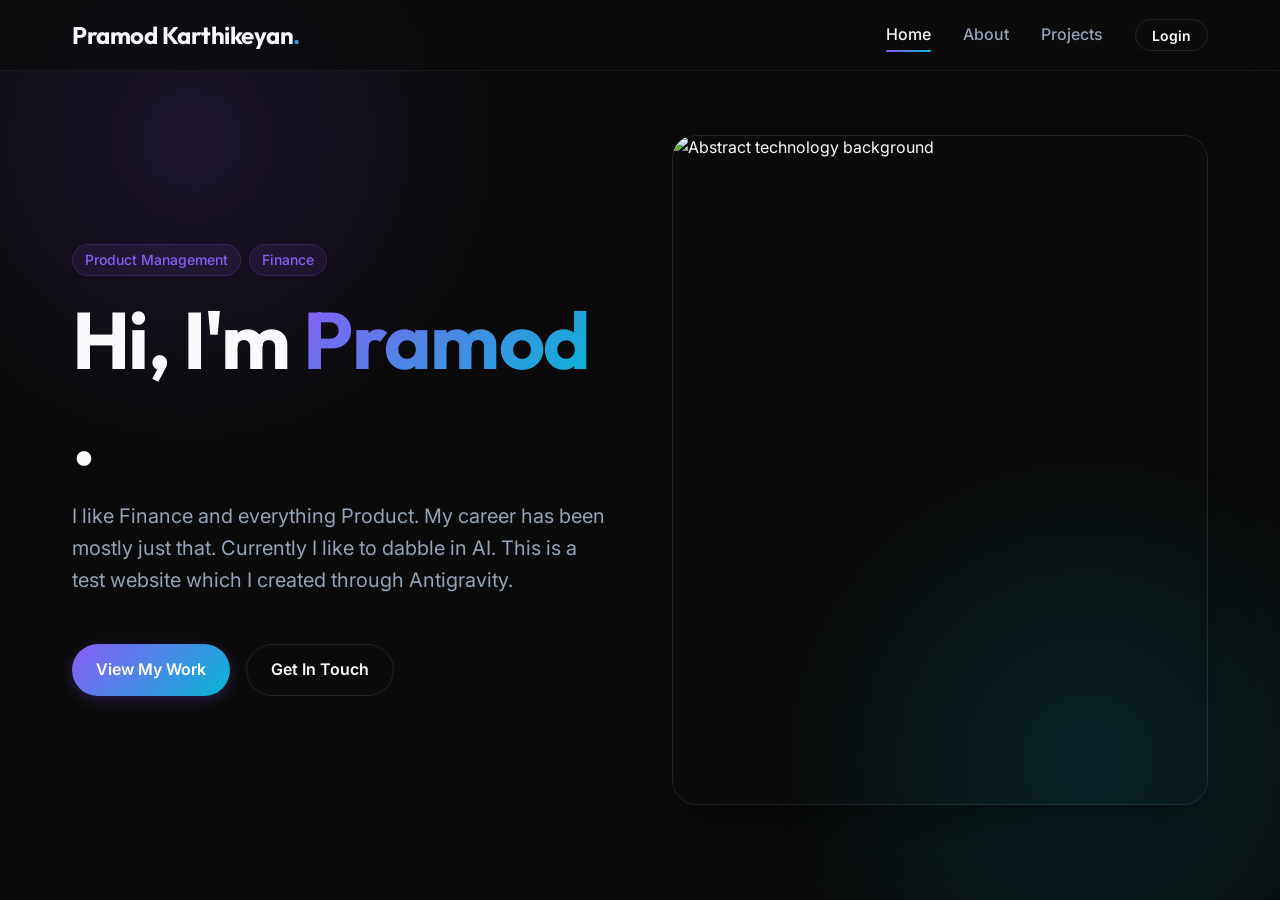
==== index.html @ f23eb238 "Initial commit: Personal portfolio website with authentication" ====
<!DOCTYPE html>
<html lang="en">

<head>
    <meta charset="UTF-8">
    <meta name="viewport" content="width=device-width, initial-scale=1.0">
    <title>Portfolio | Home</title>
    <meta name="description" content="Personal portfolio and website.">

    <!-- Google Fonts -->
    <link rel="preconnect" href="https://fonts.googleapis.com">
    <link rel="preconnect" href="https://fonts.gstatic.com" crossorigin>
    <link href="https://fonts.googleapis.com/css2?family=Inter:wght@400;500;600&family=Outfit:wght@500;700&display=swap"
        rel="stylesheet">

    <!-- Styles -->
    <link rel="stylesheet" href="styles.css">
</head>

<body>
    <!-- Navbar -->
    <nav class="navbar">
        <div class="container">
            <a href="index.html" class="logo">Pramod Karthikeyan<span class="gradient-text">.</span></a>

            <button class="menu-btn" aria-label="Toggle menu">☰</button>
            <ul class="nav-links">
                <li><a href="index.html" class="active">Home</a></li>
                <li><a href="about.html">About</a></li>
                <li><a href="projects.html">Projects</a></li>
                <li id="nav-auth-item"></li>
            </ul>
        </div>
    </nav>

    <!-- Main Content -->
    <main>
        <section class="section">
            <div class="container hero">
                <div class="hero-content reveal">
                    <div class="hero-tags">
                        <span class="tag">Product Management</span>
                        <span class="tag">Finance</span>
                    </div>
                    <h1 class="title-xl">
                        Hi, I'm <span class="gradient-text">Pramod</span><br>
                        .
                    </h1>
                    <p class="text-lead">
                        I like Finance and everything Product. My career has been mostly just that. Currently I like to
                        dabble in AI. This is a test website which I created through Antigravity.
                    </p>
                    <div class="hero-actions">
                        <a href="projects.html" class="btn btn-primary">View My Work</a>
                        <a href="mailto:hello@example.com" class="btn btn-secondary">Get In Touch</a>
                    </div>
                </div>

                <div class="hero-image-wrapper reveal delay-2">
                    <!-- High quality unsplash placeholder for hero section -->
                    <img src="https://images.unsplash.com/photo-1550745165-9bc0b252726f?q=80&w=2000&auto=format&fit=crop"
                        alt="Abstract technology background" class="hero-image">
                </div>
            </div>
        </section>
    </main>

    <!-- Login Modal -->
    <div id="login-modal" class="modal-overlay" role="dialog" aria-labelledby="modal-title" aria-modal="true">
        <div class="modal-card">
            <button id="modal-close-btn" class="modal-close" aria-label="Close modal">✕</button>
            <div class="modal-header">
                <h2 id="modal-title">Welcome <span class="gradient-text">Back</span></h2>
                <p>Log in to view exclusive projects and portfolio details.</p>
            </div>
            <form id="login-form" class="auth-form">
                <div id="auth-error" class="auth-error"></div>
                <div class="form-group">
                    <label for="auth-username">Username</label>
                    <input type="text" id="auth-username" class="form-input" placeholder="e.g. admin" required
                        autocomplete="username">
                </div>
                <div class="form-group">
                    <label for="auth-password">Password</label>
                    <input type="password" id="auth-password" class="form-input" placeholder="••••••••" required
                        autocomplete="current-password">
                </div>
                <button type="submit" class="btn btn-primary" style="width: 100%; margin-top: 0.5rem;">Sign In</button>
            </form>
            <div class="demo-hint">
                💡 Demo Credentials: Username <code>admin</code> | Password <code>password</code>
            </div>
        </div>
    </div>

    <!-- Interaction Script -->
    <script src="script.js"></script>
</body>

</html>
---- styles.css ----
/* ==========================================================================
   Design Tokens & Variables
   Modify these variables to easily customize the entire website!
   ========================================================================== */
:root {
  /* Colors - Dark Theme (Default) */
  --bg-primary: #0a0a0a;
  --bg-secondary: #171717;
  --bg-tertiary: #262626;

  --accent-primary: #8b5cf6;
  /* Violet */
  --accent-secondary: #06b6d4;
  /* Cyan */
  --accent-gradient: linear-gradient(135deg, var(--accent-primary), var(--accent-secondary));

  --text-primary: #f8fafc;
  --text-secondary: #94a3b8;
  --text-muted: #64748b;

  /* Typography */
  --font-sans: 'Inter', system-ui, -apple-system, sans-serif;
  --font-display: 'Outfit', system-ui, -apple-system, sans-serif;

  /* Spacing */
  --spacing-sm: 0.5rem;
  --spacing-md: 1rem;
  --spacing-lg: 2rem;
  --spacing-xl: 4rem;

  /* Border Radii */
  --radius-sm: 0.375rem;
  --radius-md: 0.75rem;
  --radius-lg: 1.5rem;
  --radius-full: 9999px;

  /* Transitions */
  --transition-fast: 0.15s ease;
  --transition-normal: 0.3s ease;
  --transition-slow: 0.5s cubic-bezier(0.4, 0, 0.2, 1);
}

/* ==========================================================================
   Reset & Base Styles
   ========================================================================== */
*,
*::before,
*::after {
  box-sizing: border-box;
  margin: 0;
  padding: 0;
}

html {
  scroll-behavior: smooth;
}

body {
  font-family: var(--font-sans);
  background-color: var(--bg-primary);
  color: var(--text-primary);
  line-height: 1.6;
  overflow-x: hidden;
  position: relative;
}

/* Abstract Background Glow */
body::before {
  content: '';
  position: fixed;
  top: -20%;
  left: -10%;
  width: 50vw;
  height: 50vw;
  border-radius: 50%;
  background: radial-gradient(circle, rgba(139, 92, 246, 0.15) 0%, rgba(10, 10, 10, 0) 70%);
  z-index: -1;
  pointer-events: none;
}

body::after {
  content: '';
  position: fixed;
  bottom: -20%;
  right: -10%;
  width: 50vw;
  height: 50vw;
  border-radius: 50%;
  background: radial-gradient(circle, rgba(6, 182, 212, 0.15) 0%, rgba(10, 10, 10, 0) 70%);
  z-index: -1;
  pointer-events: none;
}

h1,
h2,
h3,
h4,
h5,
h6 {
  font-family: var(--font-display);
  font-weight: 700;
  line-height: 1.2;
}

a {
  color: inherit;
  text-decoration: none;
  transition: color var(--transition-fast);
}

a:hover {
  color: var(--accent-secondary);
}

ul {
  list-style: none;
}

img {
  max-width: 100%;
  height: auto;
  display: block;
}

/* ==========================================================================
   Typography Utilities
   ========================================================================== */
.gradient-text {
  background: var(--accent-gradient);
  -webkit-background-clip: text;
  -webkit-text-fill-color: transparent;
  background-clip: text;
  color: transparent;
  display: inline-block;
}

.title-xl {
  font-size: clamp(3rem, 8vw, 5rem);
  letter-spacing: -0.02em;
  margin-bottom: var(--spacing-md);
}

.title-lg {
  font-size: clamp(2rem, 5vw, 3rem);
  margin-bottom: var(--spacing-lg);
}

.text-lead {
  font-size: clamp(1.125rem, 2vw, 1.25rem);
  color: var(--text-secondary);
  max-width: 600px;
  margin-bottom: var(--spacing-lg);
}

/* ==========================================================================
   Layout & Components
   ========================================================================== */
.container {
  width: 100%;
  max-width: 1200px;
  margin: 0 auto;
  padding: 0 var(--spacing-lg);
}

/* Navbar */
.navbar {
  position: fixed;
  top: 0;
  left: 0;
  width: 100%;
  padding: var(--spacing-md) 0;
  z-index: 1000;
  background: rgba(10, 10, 10, 0.7);
  backdrop-filter: blur(12px);
  -webkit-backdrop-filter: blur(12px);
  border-bottom: 1px solid rgba(255, 255, 255, 0.05);
  transition: padding var(--transition-normal);
}

.navbar .container {
  display: flex;
  justify-content: space-between;
  align-items: center;
}

.logo {
  font-family: var(--font-display);
  font-size: 1.5rem;
  font-weight: 700;
  letter-spacing: -0.02em;
}

.nav-links {
  display: flex;
  gap: var(--spacing-lg);
  align-items: center;
}

.nav-links a {
  font-weight: 500;
  position: relative;
  padding: 0.5rem 0;
}

.nav-links a::after {
  content: '';
  position: absolute;
  bottom: 0;
  left: 0;
  width: 0;
  height: 2px;
  background: var(--accent-gradient);
  transition: width var(--transition-normal);
  border-radius: 2px;
}

.nav-links a.active::after,
.nav-links a:hover::after {
  width: 100%;
}

.nav-links a.active {
  color: var(--text-primary);
}

.nav-links a:not(.active) {
  color: var(--text-secondary);
}

/* Mobile Menu Button */
.menu-btn {
  display: none;
  background: none;
  border: none;
  color: var(--text-primary);
  font-size: 1.5rem;
  cursor: pointer;
  z-index: 1001;
}

/* Buttons */
.btn {
  display: inline-flex;
  align-items: center;
  justify-content: center;
  padding: 0.75rem 1.5rem;
  border-radius: var(--radius-full);
  font-weight: 600;
  cursor: pointer;
  transition: all var(--transition-normal);
  border: none;
  font-family: var(--font-sans);
  text-align: center;
}

.btn-primary {
  background: var(--accent-gradient);
  color: #fff;
  box-shadow: 0 4px 14px rgba(139, 92, 246, 0.25);
}

.btn-primary:hover {
  transform: translateY(-2px);
  box-shadow: 0 6px 20px rgba(139, 92, 246, 0.4);
  color: #fff;
}

.btn-secondary {
  background: transparent;
  color: var(--text-primary);
  border: 1px solid rgba(255, 255, 255, 0.1);
}

.btn-secondary:hover {
  background: rgba(255, 255, 255, 0.05);
  border-color: rgba(255, 255, 255, 0.2);
  transform: translateY(-2px);
}

/* Standard Section */
.section {
  padding: 120px 0 80px;
  min-height: 100vh;
  display: flex;
  flex-direction: column;
  justify-content: center;
}

/* ==========================================================================
   Hero Section (Home Page)
   ========================================================================== */
.hero {
  display: grid;
  grid-template-columns: 1fr 1fr;
  gap: var(--spacing-xl);
  align-items: center;
}

.hero-content {
  display: flex;
  flex-direction: column;
  align-items: flex-start;
}

.hero-tags {
  display: flex;
  gap: var(--spacing-sm);
  margin-bottom: var(--spacing-md);
}

.tag {
  background: rgba(139, 92, 246, 0.1);
  color: var(--accent-primary);
  padding: 0.25rem 0.75rem;
  border-radius: var(--radius-full);
  font-size: 0.875rem;
  font-weight: 500;
  border: 1px solid rgba(139, 92, 246, 0.2);
}

.hero-actions {
  display: flex;
  gap: var(--spacing-md);
  margin-top: var(--spacing-md);
}

.hero-image-wrapper {
  position: relative;
  border-radius: var(--radius-lg);
  overflow: hidden;
  box-shadow: 0 25px 50px -12px rgba(0, 0, 0, 0.5);
}

.hero-image-wrapper::after {
  content: '';
  position: absolute;
  inset: 0;
  border-radius: var(--radius-lg);
  border: 1px solid rgba(255, 255, 255, 0.1);
  pointer-events: none;
}

.hero-image {
  width: 100%;
  aspect-ratio: 4/5;
  object-fit: cover;
  transition: transform var(--transition-slow);
}

.hero-image-wrapper:hover .hero-image {
  transform: scale(1.03);
}

/* ==========================================================================
   About Section
   ========================================================================== */
.about-grid {
  display: grid;
  grid-template-columns: 1fr 1.5fr;
  gap: var(--spacing-xl);
  align-items: start;
}

.about-text p {
  color: var(--text-secondary);
  margin-bottom: var(--spacing-md);
  font-size: 1.125rem;
}

.skills-container {
  margin-top: var(--spacing-lg);
}

.skills-title {
  font-size: 1.25rem;
  margin-bottom: var(--spacing-md);
  color: var(--text-primary);
}

.skills-list {
  display: flex;
  flex-wrap: wrap;
  gap: var(--spacing-sm);
}

.skill-tag {
  background: var(--bg-tertiary);
  color: var(--text-secondary);
  padding: 0.5rem 1rem;
  border-radius: var(--radius-md);
  font-size: 0.875rem;
  border: 1px solid rgba(255, 255, 255, 0.05);
  transition: all var(--transition-fast);
}

.skill-tag:hover {
  background: rgba(139, 92, 246, 0.1);
  color: var(--accent-primary);
  border-color: rgba(139, 92, 246, 0.3);
  transform: translateY(-2px);
}

/* ==========================================================================
   Projects Section
   ========================================================================== */
.projects-grid {
  display: grid;
  grid-template-columns: repeat(auto-fill, minmax(320px, 1fr));
  gap: var(--spacing-lg);
  margin-top: var(--spacing-xl);
}

.project-card {
  background: var(--bg-secondary);
  border-radius: var(--radius-lg);
  overflow: hidden;
  border: 1px solid rgba(255, 255, 255, 0.05);
  transition: all var(--transition-normal);
  display: flex;
  flex-direction: column;
}

.project-card:hover {
  transform: translateY(-8px);
  border-color: rgba(139, 92, 246, 0.3);
  box-shadow: 0 20px 40px -15px rgba(0, 0, 0, 0.3), 0 0 20px rgba(139, 92, 246, 0.1);
}

.project-img-wrapper {
  position: relative;
  overflow: hidden;
  aspect-ratio: 16/9;
}

.project-img {
  width: 100%;
  height: 100%;
  object-fit: cover;
  transition: transform var(--transition-slow);
}

.project-card:hover .project-img {
  transform: scale(1.05);
}

.project-content {
  padding: var(--spacing-lg);
  display: flex;
  flex-direction: column;
  flex: 1;
}

.project-title {
  font-size: 1.5rem;
  margin-bottom: var(--spacing-sm);
}

.project-desc {
  color: var(--text-secondary);
  margin-bottom: var(--spacing-md);
  flex: 1;
}

.project-tech {
  display: flex;
  flex-wrap: wrap;
  gap: var(--spacing-sm);
  margin-bottom: var(--spacing-lg);
}

.tech-tag {
  font-size: 0.75rem;
  text-transform: uppercase;
  letter-spacing: 0.05em;
  color: var(--accent-secondary);
  background: rgba(6, 182, 212, 0.1);
  padding: 0.25rem 0.5rem;
  border-radius: var(--radius-sm);
}

.project-link {
  display: inline-flex;
  align-items: center;
  gap: 0.5rem;
  font-weight: 600;
  color: var(--text-primary);
  font-size: 0.875rem;
  margin-top: auto;
}

.project-link::after {
  content: '→';
  transition: transform var(--transition-fast);
}

.project-link:hover {
  color: var(--accent-primary);
}

.project-link:hover::after {
  transform: translateX(4px);
}

/* ==========================================================================
   Animations
   ========================================================================== */
.fade-in {
  opacity: 0;
  transform: translateY(20px);
  animation: fadeIn 0.8s ease forwards;
}

.delay-1 {
  animation-delay: 0.1s;
}

.delay-2 {
  animation-delay: 0.2s;
}

.delay-3 {
  animation-delay: 0.3s;
}

.delay-4 {
  animation-delay: 0.4s;
}

@keyframes fadeIn {
  to {
    opacity: 1;
    transform: translateY(0);
  }
}

/* Observer class for scroll animations */
.reveal {
  opacity: 0;
  transform: translateY(30px);
  transition: all 0.8s ease-out;
}

.reveal.active {
  opacity: 1;
  transform: translateY(0);
}

/* ==========================================================================
   Responsive Design
   ========================================================================== */
@media (max-width: 900px) {
  .hero {
    grid-template-columns: 1fr;
    text-align: center;
    padding-top: 60px;
  }

  .hero-content {
    align-items: center;
  }

  .hero-tags {
    justify-content: center;
  }

  .about-grid {
    grid-template-columns: 1fr;
  }

  .about-image-wrapper {
    max-width: 400px;
    margin: 0 auto;
  }
}

@media (max-width: 768px) {
  .menu-btn {
    display: block;
  }

  .nav-links {
    position: fixed;
    top: 0;
    right: -100%;
    height: 100vh;
    width: 250px;
    background: var(--bg-secondary);
    flex-direction: column;
    justify-content: center;
    padding: var(--spacing-xl);
    transition: right var(--transition-normal);
    box-shadow: -10px 0 30px rgba(0, 0, 0, 0.5);
  }

  .nav-links.nav-open {
    right: 0;
  }

  .hero-actions {
    flex-direction: column;
    width: 100%;
    max-width: 300px;
  }

  .title-xl {
    font-size: 2.5rem;
  }

  .title-lg {
    font-size: 2rem;
  }
}

/* ==========================================================================
   Authentication & Modal Styles
   ========================================================================== */
.btn-sm {
  padding: 0.4rem 1rem;
  font-size: 0.875rem;
}

.nav-auth-container {
  display: flex;
  align-items: center;
  gap: var(--spacing-sm);
}

.user-badge {
  display: inline-flex;
  align-items: center;
  gap: 0.35rem;
  background: rgba(139, 92, 246, 0.15);
  color: var(--accent-primary);
  border: 1px solid rgba(139, 92, 246, 0.3);
  padding: 0.25rem 0.75rem;
  border-radius: var(--radius-full);
  font-size: 0.85rem;
  font-weight: 500;
}

.user-badge-icon {
  width: 8px;
  height: 8px;
  border-radius: 50%;
  background-color: #22c55e;
  /* Green status dot */
  box-shadow: 0 0 8px #22c55e;
}

.btn-logout {
  background: transparent;
  color: var(--text-secondary);
  border: 1px solid rgba(255, 255, 255, 0.1);
  padding: 0.35rem 0.85rem;
  border-radius: var(--radius-full);
  font-size: 0.85rem;
  cursor: pointer;
  transition: all var(--transition-fast);
}

.btn-logout:hover {
  background: rgba(239, 68, 68, 0.15);
  color: #ef4444;
  border-color: rgba(239, 68, 68, 0.3);
}

/* Modal Overlay */
.modal-overlay {
  position: fixed;
  inset: 0;
  background: rgba(0, 0, 0, 0.75);
  backdrop-filter: blur(8px);
  -webkit-backdrop-filter: blur(8px);
  display: flex;
  align-items: center;
  justify-content: center;
  z-index: 2000;
  opacity: 0;
  visibility: hidden;
  transition: opacity var(--transition-normal), visibility var(--transition-normal);
  padding: var(--spacing-md);
}

.modal-overlay.active {
  opacity: 1;
  visibility: visible;
}

/* Modal Card */
.modal-card {
  background: var(--bg-secondary);
  border: 1px solid rgba(255, 255, 255, 0.1);
  border-radius: var(--radius-lg);
  width: 100%;
  max-width: 420px;
  padding: var(--spacing-xl) var(--spacing-lg);
  position: relative;
  box-shadow: 0 25px 50px -12px rgba(0, 0, 0, 0.7), 0 0 30px rgba(139, 92, 246, 0.15);
  transform: translateY(20px) scale(0.95);
  transition: transform var(--transition-normal);
}

.modal-overlay.active .modal-card {
  transform: translateY(0) scale(1);
}

.modal-close {
  position: absolute;
  top: 1.25rem;
  right: 1.25rem;
  background: transparent;
  border: none;
  color: var(--text-muted);
  font-size: 1.25rem;
  cursor: pointer;
  width: 32px;
  height: 32px;
  border-radius: 50%;
  display: flex;
  align-items: center;
  justify-content: center;
  transition: all var(--transition-fast);
}

.modal-close:hover {
  background: rgba(255, 255, 255, 0.1);
  color: var(--text-primary);
}

.modal-header {
  text-align: center;
  margin-bottom: var(--spacing-lg);
}

.modal-header h2 {
  font-size: 1.75rem;
  margin-bottom: 0.5rem;
}

.modal-header p {
  color: var(--text-secondary);
  font-size: 0.925rem;
}

.auth-form {
  display: flex;
  flex-direction: column;
  gap: var(--spacing-md);
}

.form-group {
  display: flex;
  flex-direction: column;
  gap: 0.4rem;
  text-align: left;
}

.form-group label {
  font-size: 0.875rem;
  font-weight: 500;
  color: var(--text-secondary);
}

.form-input {
  background: var(--bg-primary);
  border: 1px solid rgba(255, 255, 255, 0.1);
  border-radius: var(--radius-md);
  padding: 0.75rem 1rem;
  color: var(--text-primary);
  font-family: var(--font-sans);
  font-size: 0.95rem;
  outline: none;
  transition: border-color var(--transition-fast), box-shadow var(--transition-fast);
}

.form-input:focus {
  border-color: var(--accent-primary);
  box-shadow: 0 0 0 3px rgba(139, 92, 246, 0.2);
}

.auth-error {
  background: rgba(239, 68, 68, 0.1);
  border: 1px solid rgba(239, 68, 68, 0.3);
  color: #f87171;
  padding: 0.6rem 0.8rem;
  border-radius: var(--radius-sm);
  font-size: 0.85rem;
  display: none;
}

.auth-error.show {
  display: block;
}

.demo-hint {
  margin-top: var(--spacing-md);
  padding: 0.6rem;
  background: rgba(255, 255, 255, 0.03);
  border-radius: var(--radius-sm);
  border: 1px dashed rgba(255, 255, 255, 0.1);
  text-align: center;
  font-size: 0.8rem;
  color: var(--text-muted);
}

.demo-hint code {
  color: var(--accent-secondary);
  background: rgba(6, 182, 212, 0.1);
  padding: 0.1rem 0.3rem;
  border-radius: 3px;
}

/* ==========================================================================
   Protected Content / Locked State Styles
   ========================================================================== */
.projects-locked-container {
  display: flex;
  flex-direction: column;
  align-items: center;
  justify-content: center;
  text-align: center;
  padding: var(--spacing-xl) var(--spacing-lg);
  background: rgba(23, 23, 23, 0.6);
  border: 1px dashed rgba(139, 92, 246, 0.3);
  border-radius: var(--radius-lg);
  backdrop-filter: blur(10px);
  margin-top: var(--spacing-xl);
  max-width: 600px;
  margin-left: auto;
  margin-right: auto;
}

.lock-badge {
  width: 64px;
  height: 64px;
  border-radius: 50%;
  background: rgba(139, 92, 246, 0.15);
  border: 1px solid rgba(139, 92, 246, 0.3);
  display: flex;
  align-items: center;
  justify-content: center;
  font-size: 1.75rem;
  margin-bottom: var(--spacing-md);
  box-shadow: 0 0 20px rgba(139, 92, 246, 0.2);
}

.locked-title {
  font-size: 1.75rem;
  margin-bottom: 0.5rem;
}

.locked-desc {
  color: var(--text-secondary);
  font-size: 1rem;
  margin-bottom: var(--spacing-lg);
  max-width: 440px;
}
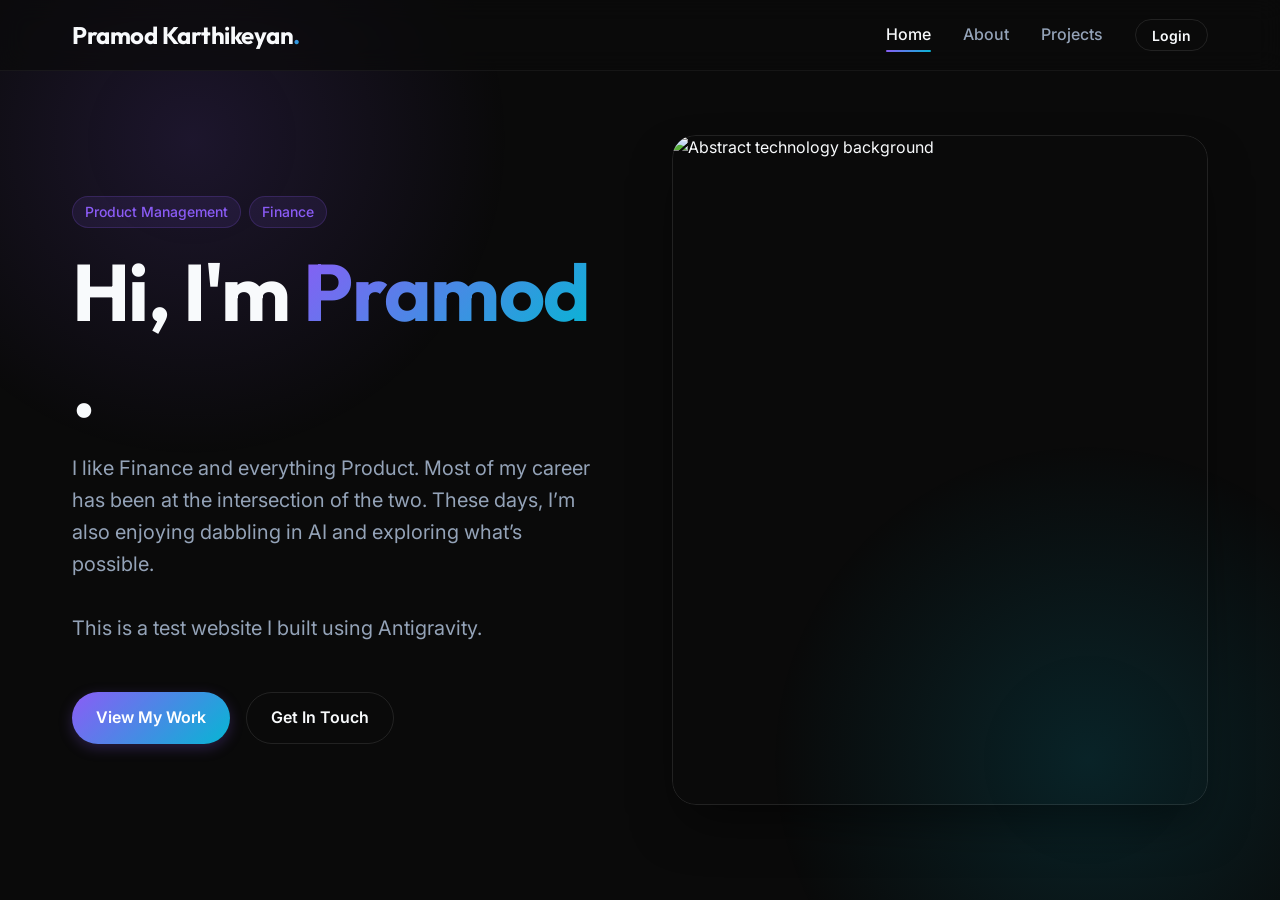
==== commit 4f846f1e: "Update homepage bio text" ====
--- a/index.html
+++ b/index.html
@@ -47,8 +47,8 @@
                         .
                     </h1>
                     <p class="text-lead">
-                        I like Finance and everything Product. My career has been mostly just that. Currently I like to
-                        dabble in AI. This is a test website which I created through Antigravity.
+                        I like Finance and everything Product. Most of my career has been at the intersection of the two. These days, I’m also enjoying dabbling in AI and exploring what’s possible.<br><br>
+                        This is a test website I built using Antigravity.
                     </p>
                     <div class="hero-actions">
                         <a href="projects.html" class="btn btn-primary">View My Work</a>
@@ -87,9 +87,6 @@
                 </div>
                 <button type="submit" class="btn btn-primary" style="width: 100%; margin-top: 0.5rem;">Sign In</button>
             </form>
-            <div class="demo-hint">
-                💡 Demo Credentials: Username <code>admin</code> | Password <code>password</code>
-            </div>
         </div>
     </div>
 
